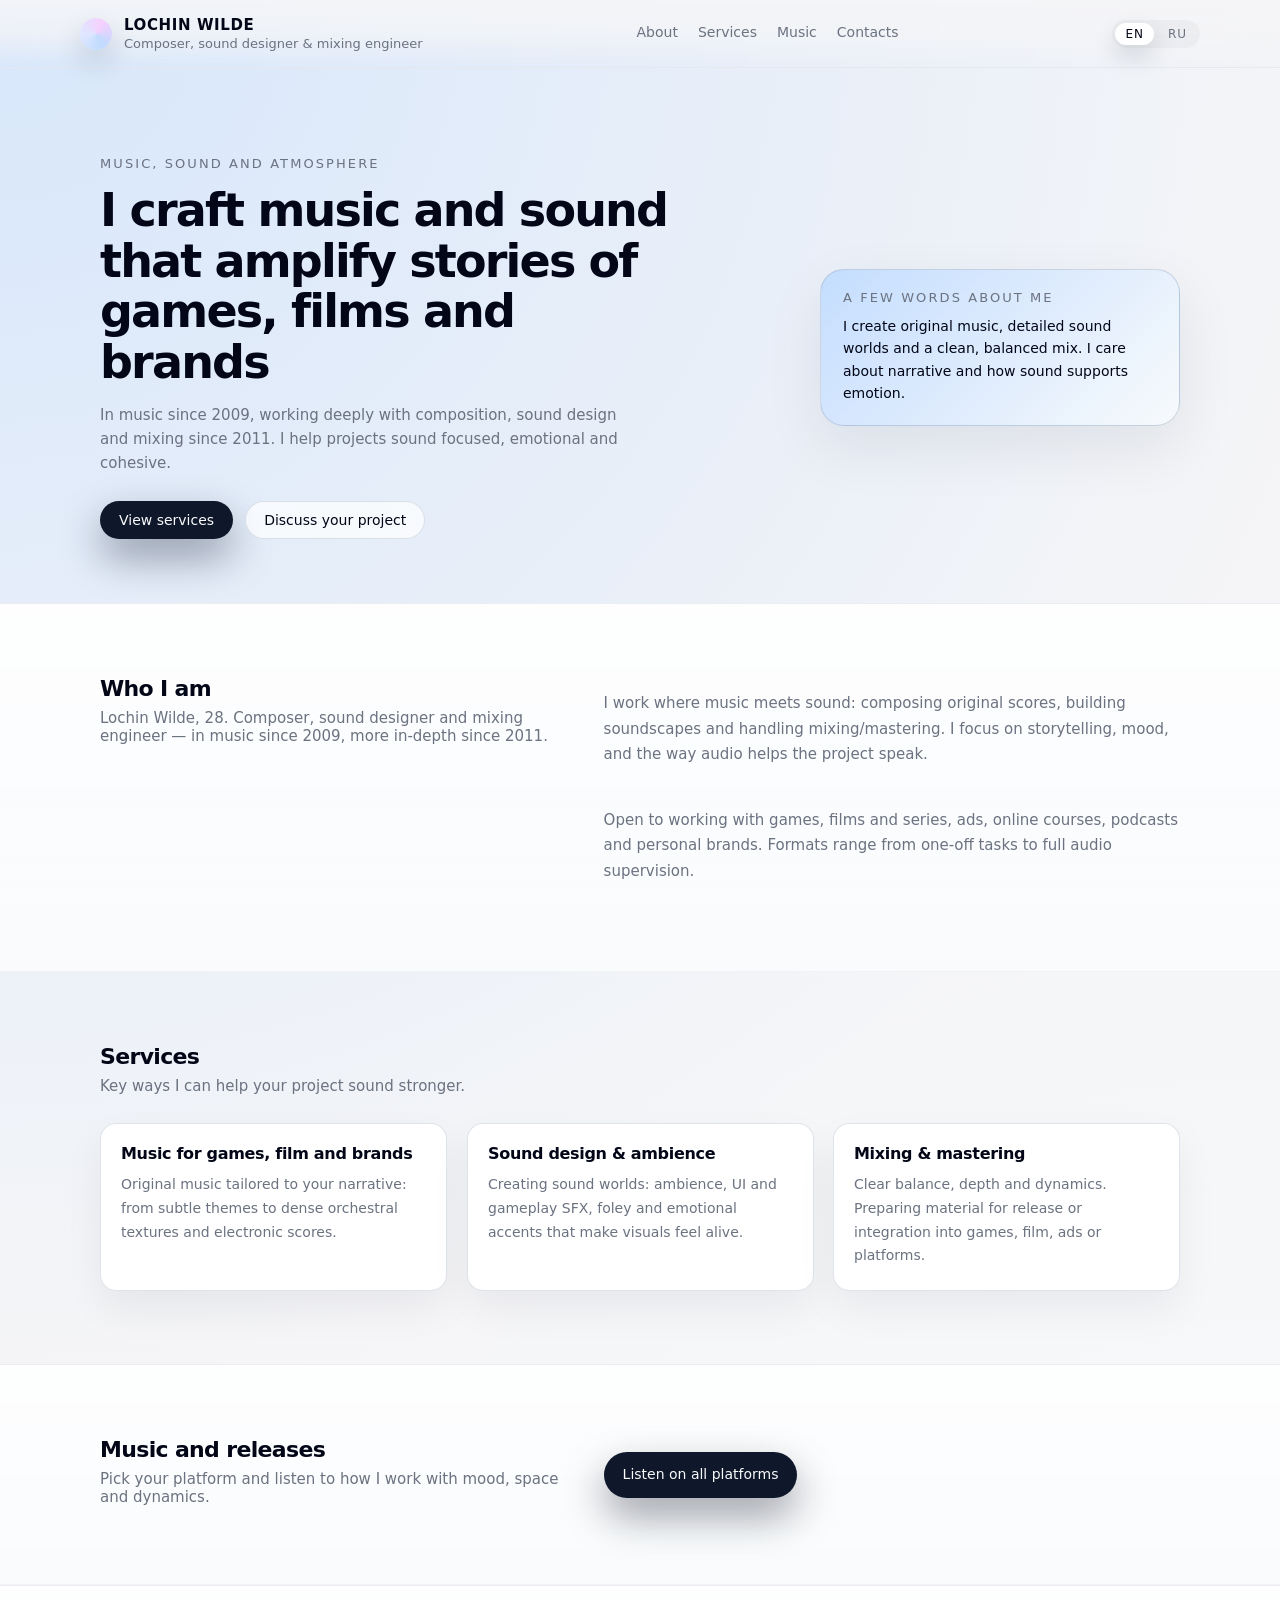
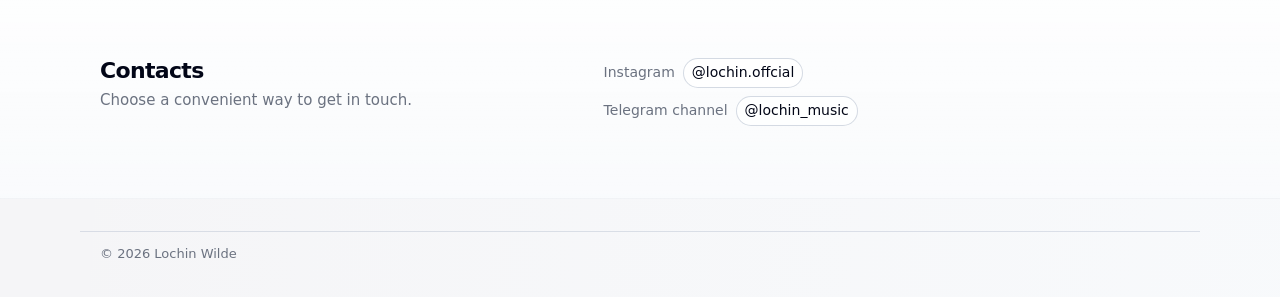
==== index.html @ 8c49b945 "Portfolio: a static site for a composer and sound designer Synchronised the static HTML with the Rus" ====
<!doctype html>
<html lang="ru">
  <head>
    <meta charset="utf-8" />
    <meta name="viewport" content="width=device-width, initial-scale=1" />
    <title>Лочин Уайльд — композитор и саунд‑дизайнер</title>
    <meta
      name="description"
      content="Музыка, саунд‑дизайн и звукорежиссура от Лочина Уайльда: оригинальные саундтреки, звуковые миры и чистый микс для игр, кино и брендов."
    />
    <link rel="stylesheet" href="styles.css" />
  </head>
  <body>
    <header class="site-header">
      <div class="container header-inner">
        <div class="brand">
          <div class="brand-mark"></div>
          <div class="brand-text">
            <span class="brand-name" data-i18n="brandName">Лочин Уайльд</span>
            <span class="brand-role" data-i18n="brandRole">
              Композитор, саунд‑дизайнер и звукорежиссёр
            </span>
          </div>
        </div>
        <nav class="main-nav">
          <a href="#about" data-i18n="navAbout">Обо мне</a>
          <a href="#services" data-i18n="navServices">Услуги</a>
          <a href="#works" data-i18n="navWorks">Музыка</a>
          <a href="#contacts" data-i18n="navContacts">Контакты</a>
        </nav>
        <div class="lang-switch">
          <button class="lang-btn is-active" data-lang="en">EN</button>
          <button class="lang-btn" data-lang="ru">RU</button>
        </div>
      </div>
    </header>

    <main>
      <section class="hero">
        <div class="container hero-inner">
          <div class="hero-text" data-reveal>
            <p class="hero-kicker" data-i18n="heroKicker">
              Музыка, звук и атмосфера
            </p>
            <h1 class="hero-title" data-i18n="heroTitle">
              Создаю музыку и звук, которые усиливают истории игр, фильмов и
              брендов
            </h1>
            <p class="hero-subtitle" data-i18n="heroSubtitle">
              С 2009 года работаю с аудио, с 2011 — углублённо занимаюсь
              композицией, саунд‑дизайном и сведением. Помогаю проектам звучать
              цельно и эмоционально.
            </p>
            <div class="hero-actions">
              <a href="#services" class="btn btn-primary" data-i18n="heroCta">
                Услуги и форматы
              </a>
              <a
                href="#contacts"
                class="btn btn-ghost"
                data-i18n="heroSecondary"
              >
                Обсудить ваш проект
              </a>
            </div>
          </div>
          <div class="hero-panel">
            <div class="hero-card" data-reveal>
              <p class="hero-card-label" data-i18n="heroCardLabel">
                Коротко обо мне
              </p>
              <p class="hero-card-text" data-i18n="heroCardText">
                Я создаю оригинальную музыку, звуковые миры и чистый, аккуратный
                микс. Люблю драматургию звука: от первых набросков до финального
                мастеринга.
              </p>
            </div>
          </div>
        </div>
      </section>

      <section id="about" class="section section-muted">
        <div class="container two-column" data-reveal>
          <div>
            <h2 class="section-title" data-i18n="aboutTitle">Кто я</h2>
            <p class="section-lead" data-i18n="aboutLead">
              Лочин Уайльд, 28 лет. Композитор, саунд‑дизайнер и звукорежиссёр, в
              музыке с 2009 года, профессионально — с 2011.
            </p>
          </div>
          <div class="section-text" data-i18n="aboutBody">
            <p>
              Работаю на стыке музыки и звука: пишу оригинальные саундтреки,
              создаю саунд‑дизайн и занимаюсь сведением/мастерингом. Мне важны
              драматургия, настроение и то, как звук помогает истории
              раскрыться.
            </p>
            <p>
              Открыт к работе с играми, кино и сериалами, рекламой, онлайн‑курсами,
              подкастами и личными брендами. Форматы — от точечных задач до
              полного сопровождения проекта по звуку.
            </p>
          </div>
        </div>
      </section>

      <section id="services" class="section">
        <div class="container">
          <div class="section-header" data-reveal>
            <h2 class="section-title" data-i18n="servicesTitle">Услуги</h2>
            <p class="section-lead" data-i18n="servicesLead">
              Основные направления, в которых я помогаю проектам звучать
              сильнее.
            </p>
          </div>

          <div class="cards-grid">
            <article class="card" data-reveal>
              <h3 class="card-title" data-i18n="service1Title">
                Музыка для игр, фильмов и брендов
              </h3>
              <p class="card-text" data-i18n="service1Text">
                Написание оригинальной музыки под драматургию проекта: от
                минималистичных тем до плотных оркестровых аранжировок и
                электроники.
              </p>
            </article>

            <article class="card" data-reveal>
              <h3 class="card-title" data-i18n="service2Title">
                Саунд‑дизайн и атмосферы
              </h3>
              <p class="card-text" data-i18n="service2Text">
                Создание звуковых миров: окружение, интерфейсы, эффекты, фолею и
                акценты, которые собирают картинку в цельную реальность.
              </p>
            </article>

            <article class="card" data-reveal>
              <h3 class="card-title" data-i18n="service3Title">
                Сведение и мастеринг
              </h3>
              <p class="card-text" data-i18n="service3Text">
                Чистый баланс, глубина и динамика. Подготовка материала к релизу
                или интеграции в игру, фильм, рекламу или платформы.
              </p>
            </article>
          </div>
        </div>
      </section>

      <section id="works" class="section section-muted">
        <div class="container two-column" data-reveal>
          <div>
            <h2 class="section-title" data-i18n="worksTitle">Музыка и релизы</h2>
            <p class="section-lead" data-i18n="worksLead">
              Выберите удобную платформу и послушайте, как я работаю с
              настроением и пространством.
            </p>
          </div>
          <div class="section-text">
            <p>
              <a
                href="https://band.link/Lochin"
                target="_blank"
                rel="noreferrer"
                class="btn btn-primary"
                data-i18n="worksCta"
              >
                Слушать музыку на всех платформах
              </a>
            </p>
          </div>
        </div>
      </section>

      <section id="contacts" class="section section-muted">
        <div class="container two-column" data-reveal>
          <div>
            <h2 class="section-title" data-i18n="contactsTitle">Контакты</h2>
            <p class="section-lead" data-i18n="contactsLead">
              Выберите удобный способ связи, чтобы обсудить задачу.
            </p>
          </div>
          <div class="section-text">
            <ul class="contacts-list">
              <li>
                <span data-i18n="contactsInstagram">Instagram</span>
                <a
                  href="https://www.instagram.com/lochin.offcial?igsh=d3QxcTdudXEycmx3&utm_source=qr"
                  target="_blank"
                  rel="noreferrer"
                >
                  @lochin.offcial
                </a>
              </li>
              <li>
                <span data-i18n="contactsTelegram">Telegram‑канал</span>
                <a href="https://t.me/lochin_music" target="_blank" rel="noreferrer">
                  @lochin_music
                </a>
              </li>
            </ul>
          </div>
        </div>
      </section>
    </main>

    <footer class="site-footer">
      <div class="container footer-inner">
        <span class="footer-copy" data-i18n="footerCopy">
          © <!-- год будет подставлен скриптом --> Лочин Уайльд
        </span>
      </div>
    </footer>

    <script src="main.js"></script>
  </body>
</html>
---- styles.css ----
:root {
  --bg: #f5f5f7;
  --bg-elevated: #ffffff;
  --bg-soft: #f1f5f9;
  --border-subtle: rgba(148, 163, 184, 0.3);
  --border-strong: rgba(15, 23, 42, 0.08);
  --text-main: #020617;
  --text-muted: #6b7280;
  --accent: #2563eb;
  --accent-soft: rgba(37, 99, 235, 0.09);
  --radius-lg: 24px;
  --radius-md: 16px;
  --radius-pill: 999px;
  --shadow-soft: 0 22px 60px rgba(15, 23, 42, 0.08);
}

*,
*::before,
*::after {
  box-sizing: border-box;
}

html,
body {
  margin: 0;
  padding: 0;
}

html {
  scroll-behavior: smooth;
}

body {
  font-family: system-ui, -apple-system, BlinkMacSystemFont, "SF Pro Text",
    sans-serif;
  color: var(--text-main);
  background:
    radial-gradient(circle at top left, rgba(191, 219, 254, 0.55), transparent 60%),
    radial-gradient(circle at bottom right, rgba(248, 250, 252, 0.9), transparent 55%),
    var(--bg);
  -webkit-font-smoothing: antialiased;
}

[data-reveal] {
  opacity: 0;
  transform: translateY(26px) scale(0.98);
  filter: blur(8px);
  transition:
    opacity 0.7s cubic-bezier(0.19, 1, 0.22, 1),
    transform 0.7s cubic-bezier(0.19, 1, 0.22, 1),
    filter 0.7s cubic-bezier(0.19, 1, 0.22, 1);
  will-change: opacity, transform, filter;
}

[data-reveal].is-visible {
  opacity: 1;
  transform: translateY(0) scale(1);
  filter: blur(0);
}

img {
  max-width: 100%;
  height: auto;
  display: block;
}

a {
  color: inherit;
  text-decoration: none;
}

button {
  font: inherit;
}

.container {
  max-width: 1120px;
  margin: 0 auto;
  padding: 0 20px;
}

.site-header {
  position: sticky;
  top: 0;
  z-index: 10;
  backdrop-filter: blur(18px);
  background: linear-gradient(
    to bottom,
    rgba(245, 245, 247, 0.9),
    rgba(245, 245, 247, 0.7),
    transparent
  );
  border-bottom: 1px solid rgba(148, 163, 184, 0.16);
}

.header-inner {
  display: flex;
  align-items: center;
  justify-content: space-between;
  gap: 24px;
  padding: 16px 0;
}

.brand {
  display: flex;
  align-items: center;
  gap: 12px;
}

.brand-mark {
  width: 32px;
  height: 32px;
  border-radius: 999px;
  background: conic-gradient(
    from 150deg,
    #bfdbfe,
    #e0e7ff,
    #f5d0fe,
    #bfdbfe
  );
  box-shadow: 0 12px 28px rgba(15, 23, 42, 0.16);
}

.brand-text {
  display: flex;
  flex-direction: column;
  gap: 2px;
}

.brand-name {
  font-size: 15px;
  font-weight: 600;
  letter-spacing: 0.04em;
  text-transform: uppercase;
}

.brand-role {
  font-size: 13px;
  color: var(--text-muted);
}

.main-nav {
  display: flex;
  align-items: center;
  gap: 20px;
  font-size: 14px;
}

.main-nav a {
  position: relative;
  color: var(--text-muted);
  padding-bottom: 4px;
  transition: color 0.18s ease;
}

.main-nav a::after {
  content: "";
  position: absolute;
  left: 0;
  bottom: 0;
  width: 0;
  height: 1px;
  background: var(--text-main);
  transition: width 0.18s ease;
}

.main-nav a:hover {
  color: var(--text-main);
}

.main-nav a:hover::after {
  width: 100%;
}

.lang-switch {
  display: flex;
  align-items: center;
  gap: 4px;
  padding: 3px;
  border-radius: var(--radius-pill);
  background: rgba(15, 23, 42, 0.03);
}

.lang-btn {
  border: none;
  background: transparent;
  padding: 4px 10px;
  border-radius: var(--radius-pill);
  font-size: 12px;
  letter-spacing: 0.08em;
  text-transform: uppercase;
  color: var(--text-muted);
  cursor: pointer;
  transition: background 0.18s ease, color 0.18s ease;
}

.lang-btn.is-active {
  background: #ffffff;
  color: var(--text-main);
  box-shadow: 0 10px 25px rgba(15, 23, 42, 0.16);
}

.hero {
  padding: 88px 0 64px;
}

.hero-inner {
  display: grid;
  grid-template-columns: minmax(0, 1.3fr) minmax(0, 1fr);
  gap: 40px;
  align-items: center;
}

.hero-kicker {
  font-size: 13px;
  text-transform: uppercase;
  letter-spacing: 0.16em;
  color: var(--text-muted);
  margin: 0 0 14px;
}

.hero-title {
  font-size: clamp(34px, 3.8vw, 46px);
  line-height: 1.1;
  margin: 0 0 16px;
  letter-spacing: -0.04em;
}

.hero-subtitle {
  font-size: 15px;
  line-height: 1.6;
  color: var(--text-muted);
  margin: 0 0 26px;
  max-width: 520px;
}

.hero-actions {
  display: flex;
  flex-wrap: wrap;
  gap: 12px;
}

.btn {
  display: inline-flex;
  align-items: center;
  justify-content: center;
  padding: 10px 18px;
  border-radius: var(--radius-pill);
  font-size: 14px;
  border: 1px solid transparent;
  cursor: pointer;
  transition: transform 0.14s ease, box-shadow 0.14s ease, background 0.14s ease,
    border-color 0.14s ease;
}

.btn-primary {
  background: #0f172a;
  color: #f9fafb;
  box-shadow: 0 18px 40px rgba(15, 23, 42, 0.4);
}

.btn-primary:hover {
  transform: translateY(-1px);
  box-shadow: 0 20px 40px rgba(15, 23, 42, 0.4);
}

.btn-ghost {
  background: rgba(255, 255, 255, 0.7);
  border-color: rgba(148, 163, 184, 0.3);
  color: var(--text-main);
}

.btn-ghost:hover {
  background: #ffffff;
  border-color: rgba(15, 23, 42, 0.2);
}

.hero-panel {
  display: flex;
  justify-content: flex-end;
}

.hero-card {
  padding: 20px 22px;
  border-radius: var(--radius-lg);
  background: linear-gradient(
      135deg,
      rgba(191, 219, 254, 0.9),
      rgba(248, 250, 252, 0.96)
    ),
    #eff6ff;
  border: 1px solid rgba(148, 163, 184, 0.4);
  box-shadow: var(--shadow-soft);
  max-width: 360px;
  transition:
    transform 0.25s cubic-bezier(0.19, 1, 0.22, 1),
    box-shadow 0.25s cubic-bezier(0.19, 1, 0.22, 1),
    border-color 0.25s ease;
}

.hero-card:hover {
  transform: translateY(-4px);
  box-shadow: 0 26px 60px rgba(15, 23, 42, 0.28);
  border-color: rgba(37, 99, 235, 0.4);
}

.hero-card-label {
  font-size: 13px;
  text-transform: uppercase;
  letter-spacing: 0.16em;
  color: var(--text-muted);
  margin: 0 0 10px;
}

.hero-card-text {
  font-size: 14px;
  line-height: 1.6;
  color: var(--text-main);
  margin: 0;
}

.section {
  padding: 72px 0;
}

.section-muted {
  background: linear-gradient(
      to bottom,
      rgba(255, 255, 255, 0.9),
      rgba(255, 255, 255, 0.6)
    ),
    var(--bg-soft);
  border-top: 1px solid rgba(148, 163, 184, 0.14);
  border-bottom: 1px solid rgba(148, 163, 184, 0.12);
}

.section-header {
  margin-bottom: 28px;
}

.section-title {
  font-size: 22px;
  letter-spacing: -0.03em;
  margin: 0 0 8px;
}

.section-lead {
  margin: 0;
  color: var(--text-muted);
  font-size: 15px;
}

.two-column {
  display: grid;
  grid-template-columns: minmax(0, 0.9fr) minmax(0, 1.1fr);
  gap: 32px;
  align-items: flex-start;
}

.section-text {
  font-size: 15px;
  line-height: 1.7;
  color: var(--text-muted);
  display: flex;
  flex-direction: column;
  gap: 10px;
}

.contacts-list {
  list-style: none;
  padding: 0;
  margin: 0;
  display: flex;
  flex-direction: column;
  gap: 8px;
}

.contacts-list li {
  display: flex;
  flex-wrap: wrap;
  gap: 8px;
  align-items: center;
}

.contacts-list span {
  font-size: 14px;
  color: var(--text-muted);
}

.contacts-list a {
  font-size: 14px;
  font-weight: 500;
  color: var(--text-main);
  padding: 2px 8px;
  border-radius: var(--radius-pill);
  background: rgba(255, 255, 255, 0.8);
  border: 1px solid rgba(148, 163, 184, 0.4);
  transition:
    background 0.18s ease,
    transform 0.18s ease,
    box-shadow 0.18s ease,
    border-color 0.18s ease;
}

.contacts-list a:hover {
  background: #ffffff;
  border-color: rgba(15, 23, 42, 0.3);
  transform: translateY(-1px);
  box-shadow: 0 10px 25px rgba(15, 23, 42, 0.16);
}

button:focus-visible,
a:focus-visible {
  outline: 2px solid var(--accent);
  outline-offset: 2px;
}

.cards-grid {
  display: grid;
  grid-template-columns: repeat(3, minmax(0, 1fr));
  gap: 20px;
}

.card {
  padding: 20px 20px 22px;
  border-radius: var(--radius-md);
  background: rgba(255, 255, 255, 0.98);
  border: 1px solid var(--border-subtle);
  box-shadow: 0 18px 40px rgba(15, 23, 42, 0.06);
  transition:
    transform 0.23s cubic-bezier(0.19, 1, 0.22, 1),
    box-shadow 0.23s cubic-bezier(0.19, 1, 0.22, 1),
    border-color 0.23s ease;
}

.card:hover {
  transform: translateY(-4px);
  box-shadow: 0 26px 60px rgba(15, 23, 42, 0.2);
  border-color: rgba(148, 163, 184, 0.5);
}

.card-title {
  margin: 0 0 10px;
  font-size: 16px;
  letter-spacing: -0.02em;
}

.card-text {
  margin: 0;
  font-size: 14px;
  line-height: 1.7;
  color: var(--text-muted);
}

.site-footer {
  padding: 32px 0 36px;
}

.footer-inner {
  display: flex;
  align-items: center;
  justify-content: space-between;
  gap: 16px;
  border-top: 1px solid rgba(148, 163, 184, 0.3);
  padding-top: 14px;
}

.footer-copy {
  font-size: 13px;
  color: var(--text-muted);
}

@media (prefers-reduced-motion: reduce) {
  html {
    scroll-behavior: auto;
  }

  *,
  *::before,
  *::after {
    animation-duration: 0.01ms !important;
    animation-iteration-count: 1 !important;
    transition-duration: 0.01ms !important;
  }

  [data-reveal] {
    opacity: 1 !important;
    transform: none !important;
    filter: none !important;
  }
}

@media (max-width: 880px) {
  .header-inner {
    gap: 16px;
  }

  .main-nav {
    display: none;
  }

  .hero-inner {
    grid-template-columns: minmax(0, 1fr);
  }

  .hero-panel {
    justify-content: flex-start;
  }

  .two-column {
    grid-template-columns: minmax(0, 1fr);
  }

  .cards-grid {
    grid-template-columns: minmax(0, 1fr);
  }
}

@media (max-width: 520px) {
  .header-inner {
    padding: 12px 0;
  }

  .hero {
    padding-top: 40px;
  }

  .hero-actions {
    flex-direction: column;
    align-items: stretch;
  }

  .btn {
    width: 100%;
  }
}
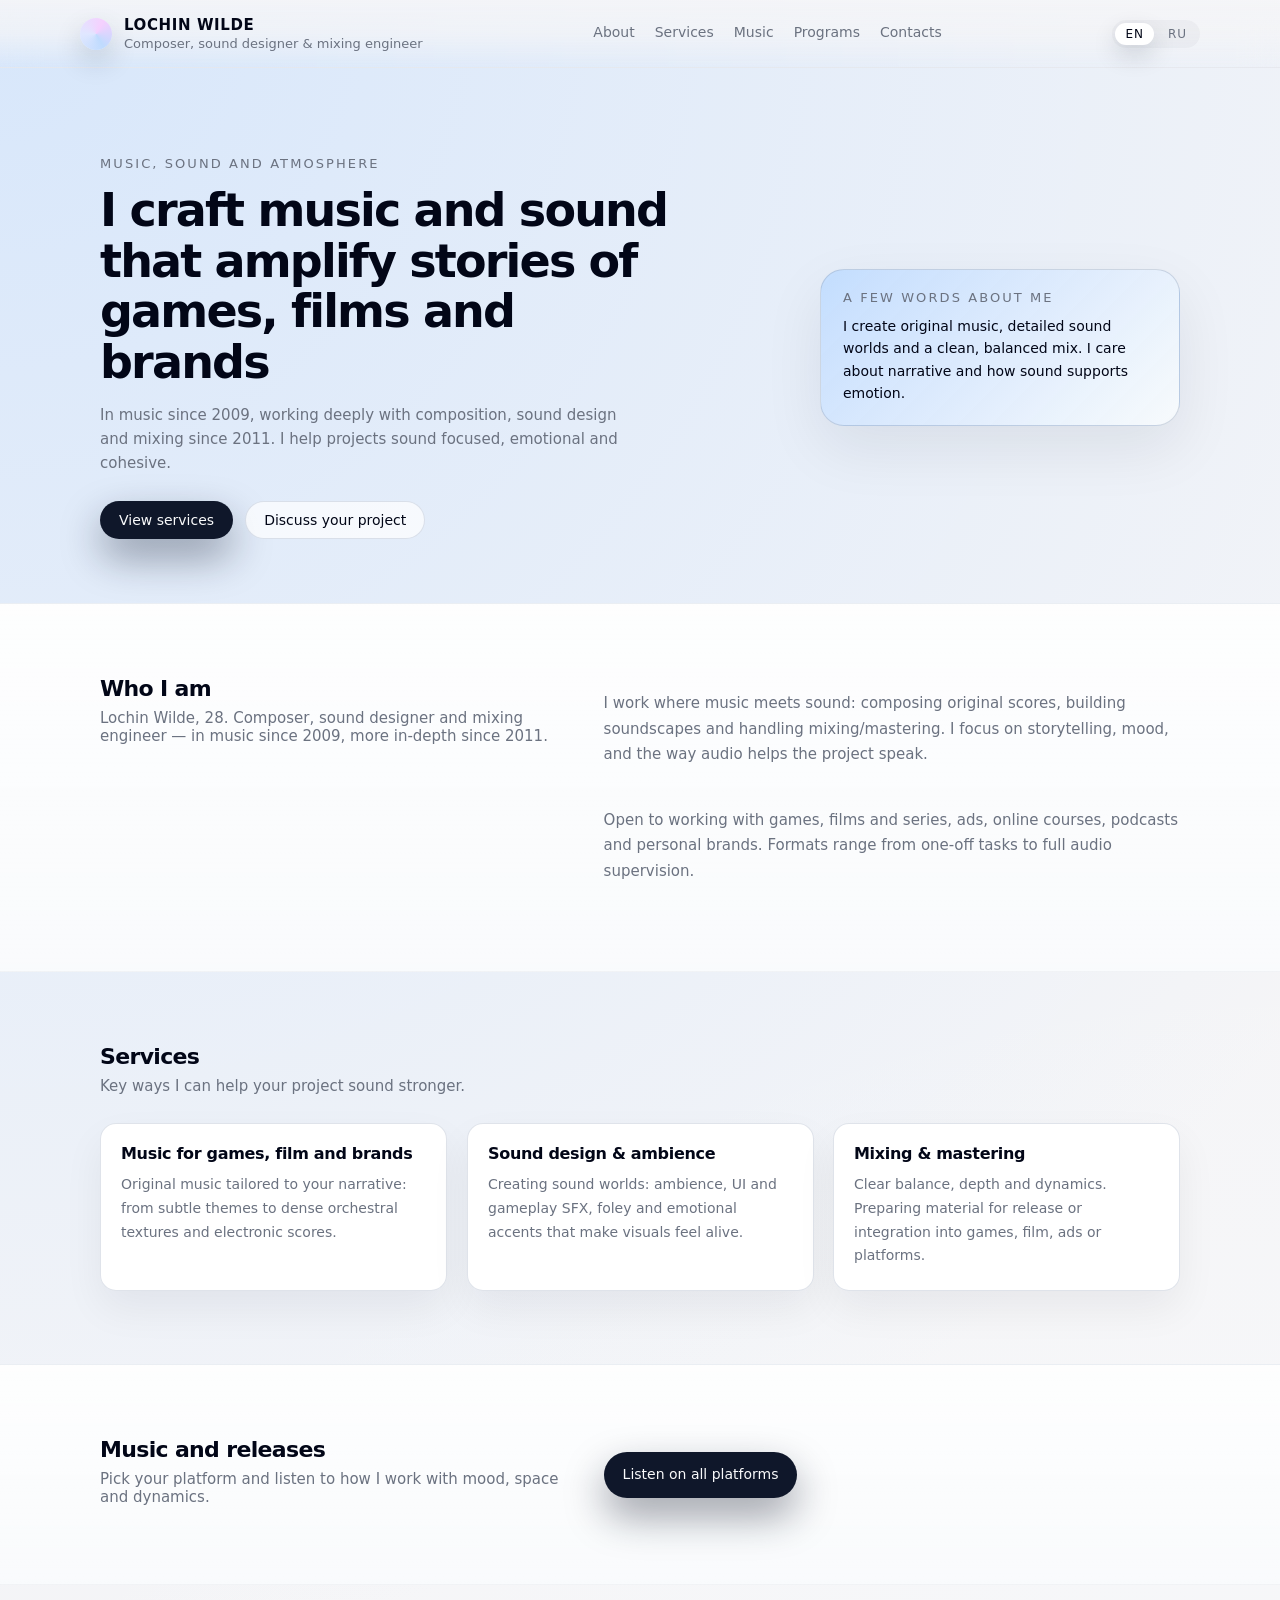
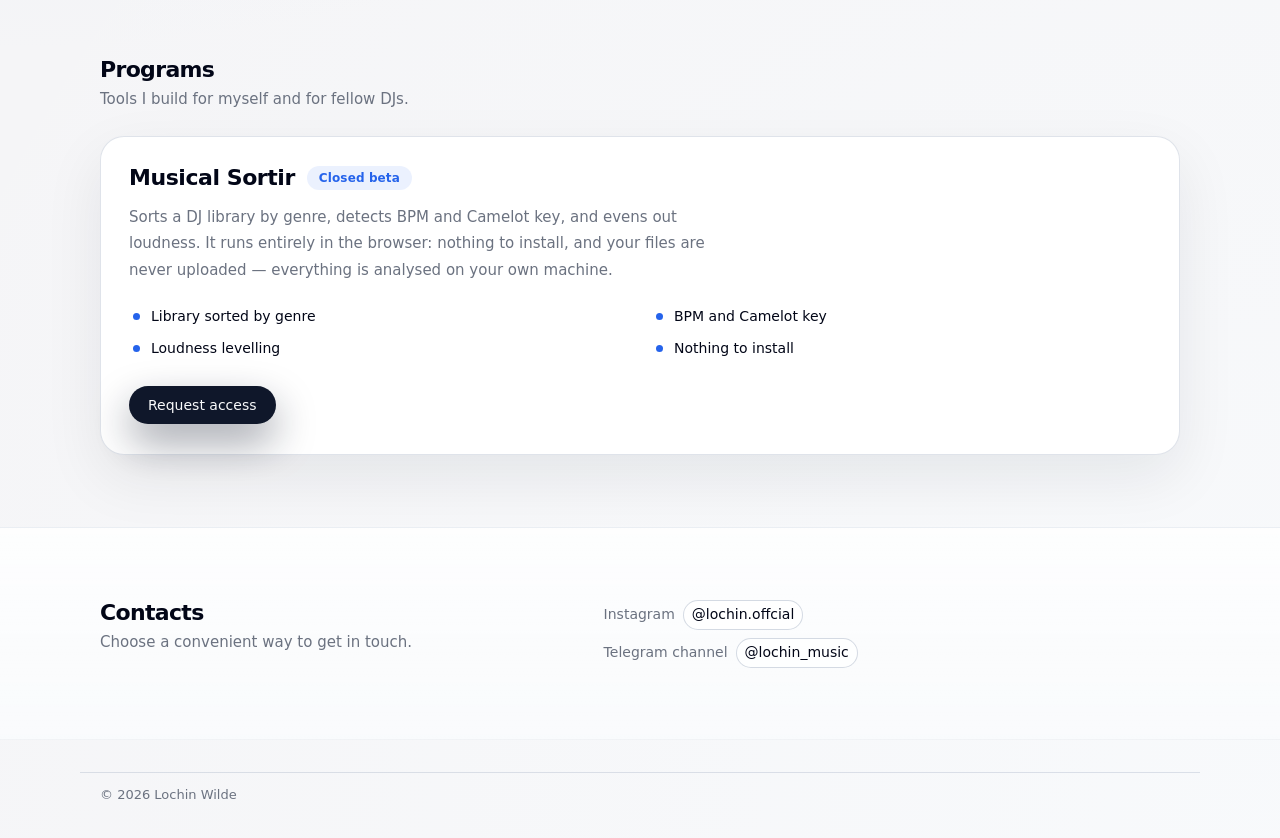
==== commit 0f2fc5eb: "Add a Programs section for «Музыкальный сортир» A section of its own before the contacts: descriptio" ====
--- a/index.html
+++ b/index.html
@@ -26,6 +26,7 @@
           <a href="#about" data-i18n="navAbout">Обо мне</a>
           <a href="#services" data-i18n="navServices">Услуги</a>
           <a href="#works" data-i18n="navWorks">Музыка</a>
+          <a href="#programs" data-i18n="navPrograms">Программы</a>
           <a href="#contacts" data-i18n="navContacts">Контакты</a>
         </nav>
         <div class="lang-switch">
@@ -171,6 +172,51 @@
               </a>
             </p>
           </div>
+        </div>
+      </section>
+
+      <section id="programs" class="section">
+        <div class="container">
+          <div class="section-header" data-reveal>
+            <h2 class="section-title" data-i18n="programsTitle">Программы</h2>
+            <p class="section-lead" data-i18n="programsLead">
+              Инструменты, которые я делаю для себя и для коллег по цеху.
+            </p>
+          </div>
+
+          <article class="project-card" data-reveal>
+            <div class="project-head">
+              <h3 class="project-title" data-i18n="sortirTitle">
+                Музыкальный сортир
+              </h3>
+              <span class="badge" data-i18n="sortirBadge">
+                Закрытое тестирование
+              </span>
+            </div>
+            <p class="project-text" data-i18n="sortirText">
+              Раскладывает диджейскую фонотеку по жанрам, определяет BPM и
+              тональность в системе Camelot, выравнивает громкость. Работает
+              целиком в браузере: ничего не нужно устанавливать, а файлы никуда
+              не загружаются — весь разбор идёт на вашем компьютере.
+            </p>
+            <ul class="feature-list">
+              <li data-i18n="sortirFeature1">Разбор фонотеки по жанрам</li>
+              <li data-i18n="sortirFeature2">BPM и тональность в Camelot</li>
+              <li data-i18n="sortirFeature3">Выравнивание громкости</li>
+              <li data-i18n="sortirFeature4">Ничего не нужно устанавливать</li>
+            </ul>
+            <div class="project-actions">
+              <a
+                href="https://t.me/lochin_music"
+                target="_blank"
+                rel="noreferrer"
+                class="btn btn-primary"
+                data-i18n="sortirCta"
+              >
+                Запросить доступ
+              </a>
+            </div>
+          </article>
         </div>
       </section>
 
--- a/styles.css
+++ b/styles.css
@@ -452,6 +452,80 @@
   color: var(--text-muted);
 }
 
+.project-card {
+  padding: 28px 28px 30px;
+  border-radius: var(--radius-lg);
+  background: var(--bg-elevated);
+  border: 1px solid var(--border-subtle);
+  box-shadow: var(--shadow-soft);
+}
+
+.project-head {
+  display: flex;
+  align-items: center;
+  flex-wrap: wrap;
+  gap: 12px;
+  margin-bottom: 14px;
+}
+
+.project-title {
+  margin: 0;
+  font-size: 22px;
+  letter-spacing: -0.02em;
+}
+
+.badge {
+  padding: 5px 12px;
+  border-radius: var(--radius-pill);
+  background: var(--accent-soft);
+  color: var(--accent);
+  font-size: 12px;
+  font-weight: 600;
+  letter-spacing: 0.01em;
+  white-space: nowrap;
+}
+
+.project-text {
+  margin: 0;
+  max-width: 62ch;
+  font-size: 15px;
+  line-height: 1.75;
+  color: var(--text-muted);
+}
+
+.feature-list {
+  display: grid;
+  grid-template-columns: repeat(2, minmax(0, 1fr));
+  gap: 10px 24px;
+  margin: 22px 0 26px;
+  padding: 0;
+  list-style: none;
+}
+
+.feature-list li {
+  position: relative;
+  padding-left: 22px;
+  font-size: 14px;
+  line-height: 1.6;
+}
+
+.feature-list li::before {
+  content: "";
+  position: absolute;
+  left: 4px;
+  top: 8px;
+  width: 7px;
+  height: 7px;
+  border-radius: 50%;
+  background: var(--accent);
+}
+
+.project-actions {
+  display: flex;
+  flex-wrap: wrap;
+  gap: 12px;
+}
+
 .site-footer {
   padding: 32px 0 36px;
 }
@@ -514,6 +588,10 @@
   .cards-grid {
     grid-template-columns: minmax(0, 1fr);
   }
+
+  .feature-list {
+    grid-template-columns: minmax(0, 1fr);
+  }
 }
 
 @media (max-width: 520px) {
@@ -533,4 +611,8 @@
   .btn {
     width: 100%;
   }
-}
+
+  .project-card {
+    padding: 22px 20px 24px;
+  }
+}
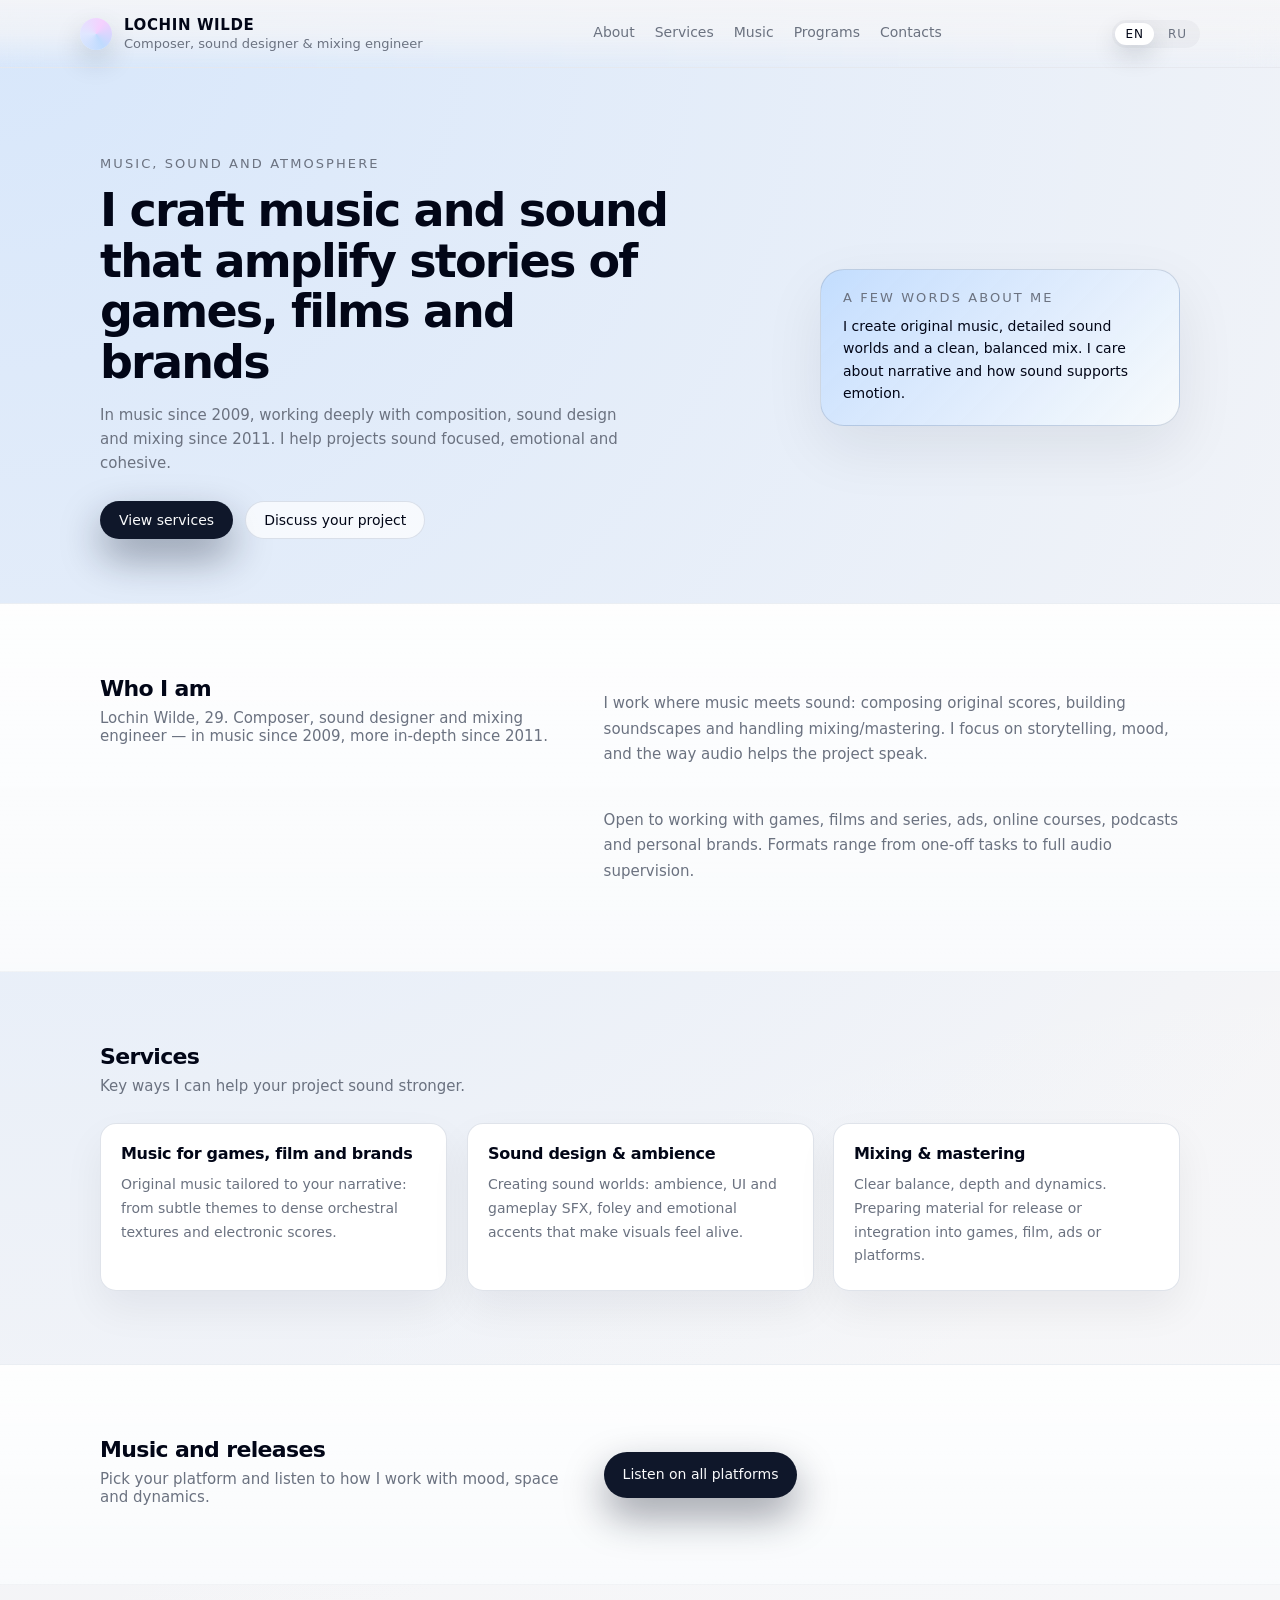
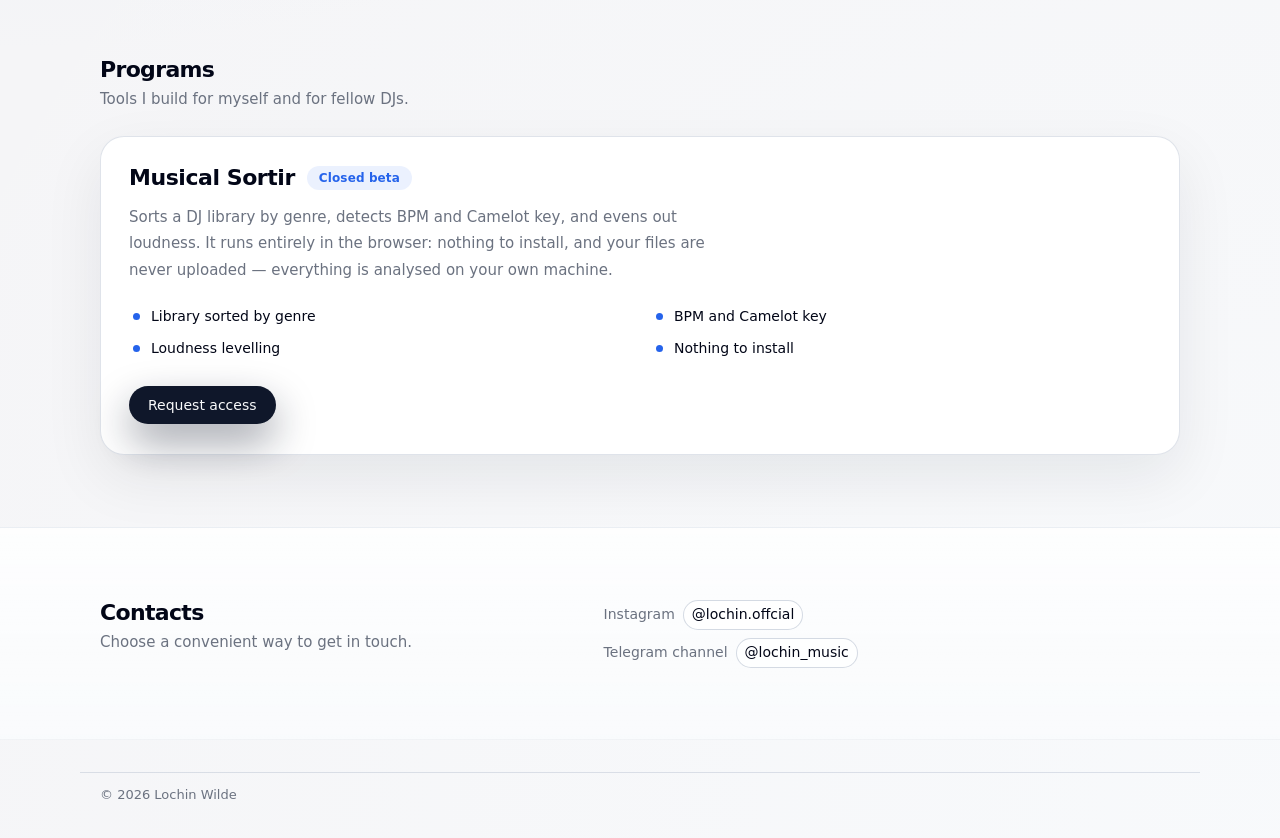
==== commit cc336734: "Age: 29 Three places, not one: the Russian and English dictionaries in main.js, and the static marku" ====
--- a/index.html
+++ b/index.html
@@ -85,7 +85,7 @@
           <div>
             <h2 class="section-title" data-i18n="aboutTitle">Кто я</h2>
             <p class="section-lead" data-i18n="aboutLead">
-              Лочин Уайльд, 28 лет. Композитор, саунд‑дизайнер и звукорежиссёр, в
+              Лочин Уайльд, 29 лет. Композитор, саунд‑дизайнер и звукорежиссёр, в
               музыке с 2009 года, профессионально — с 2011.
             </p>
           </div>
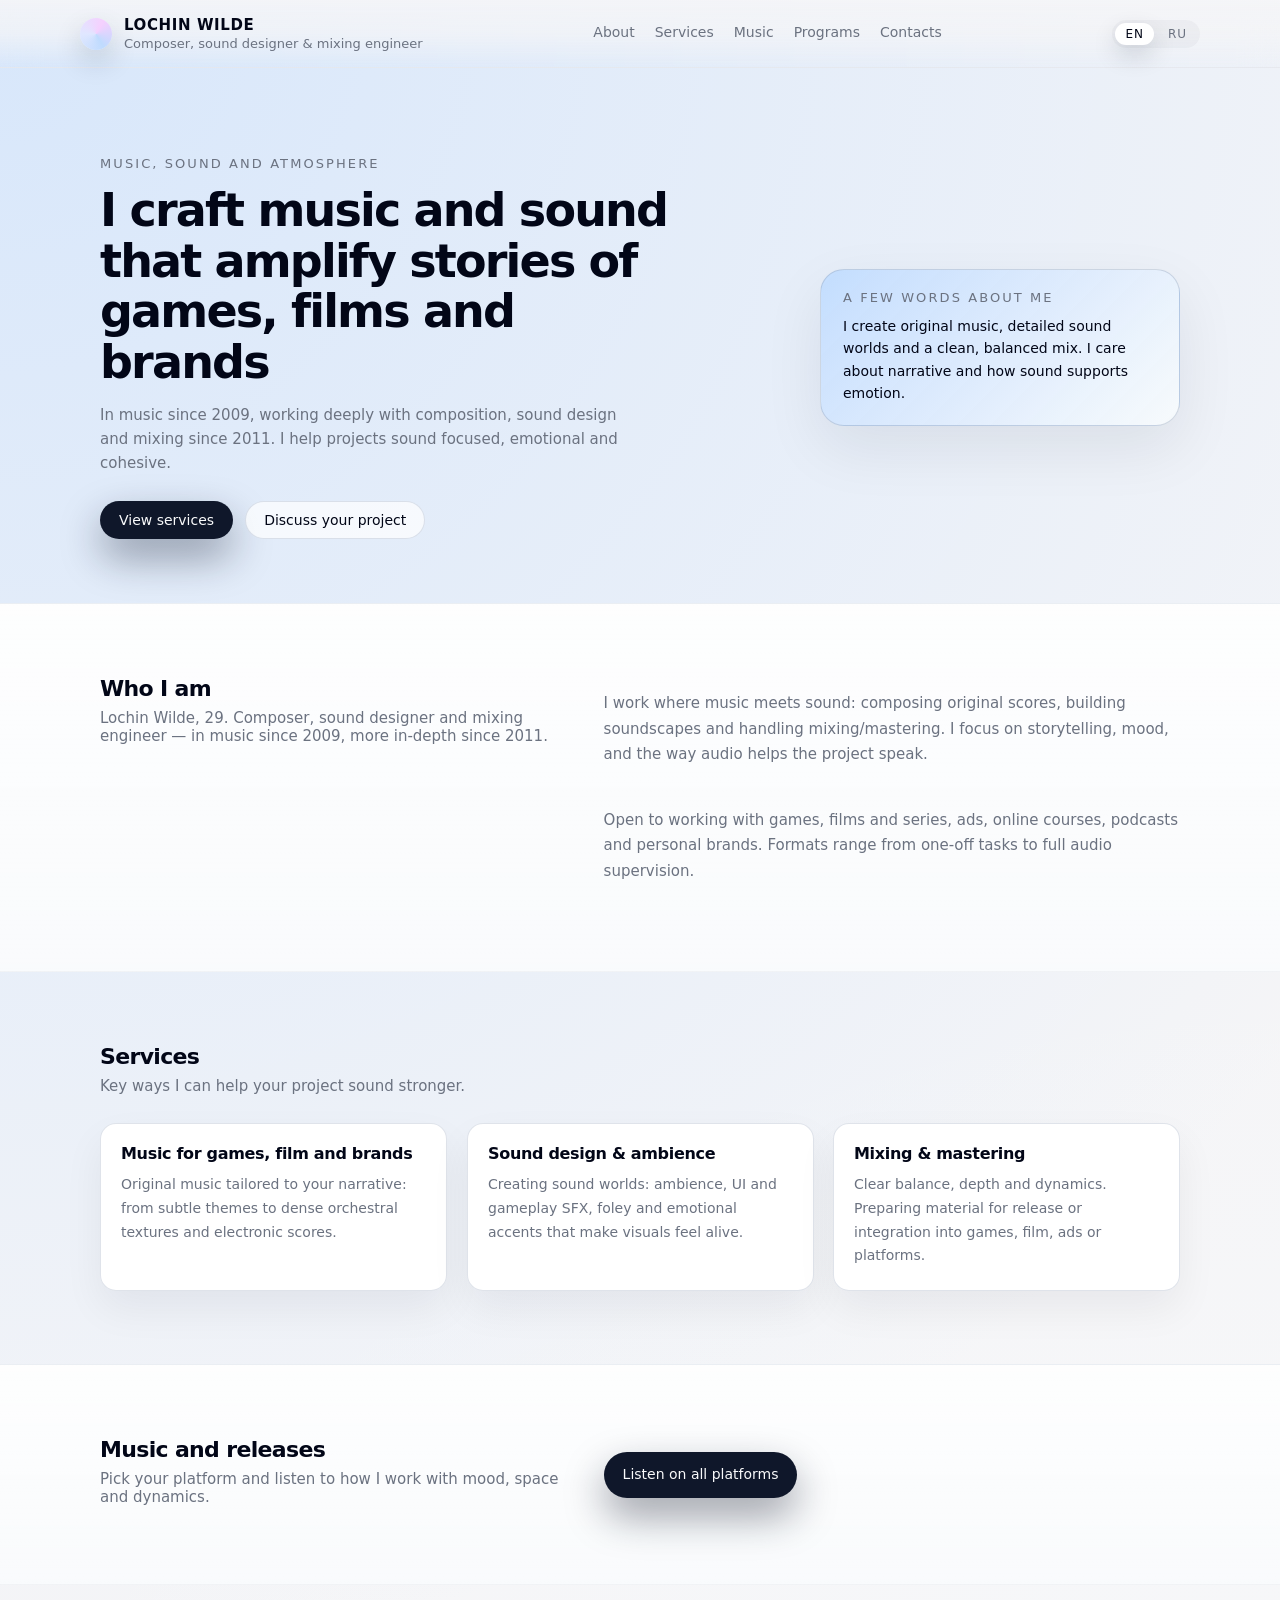
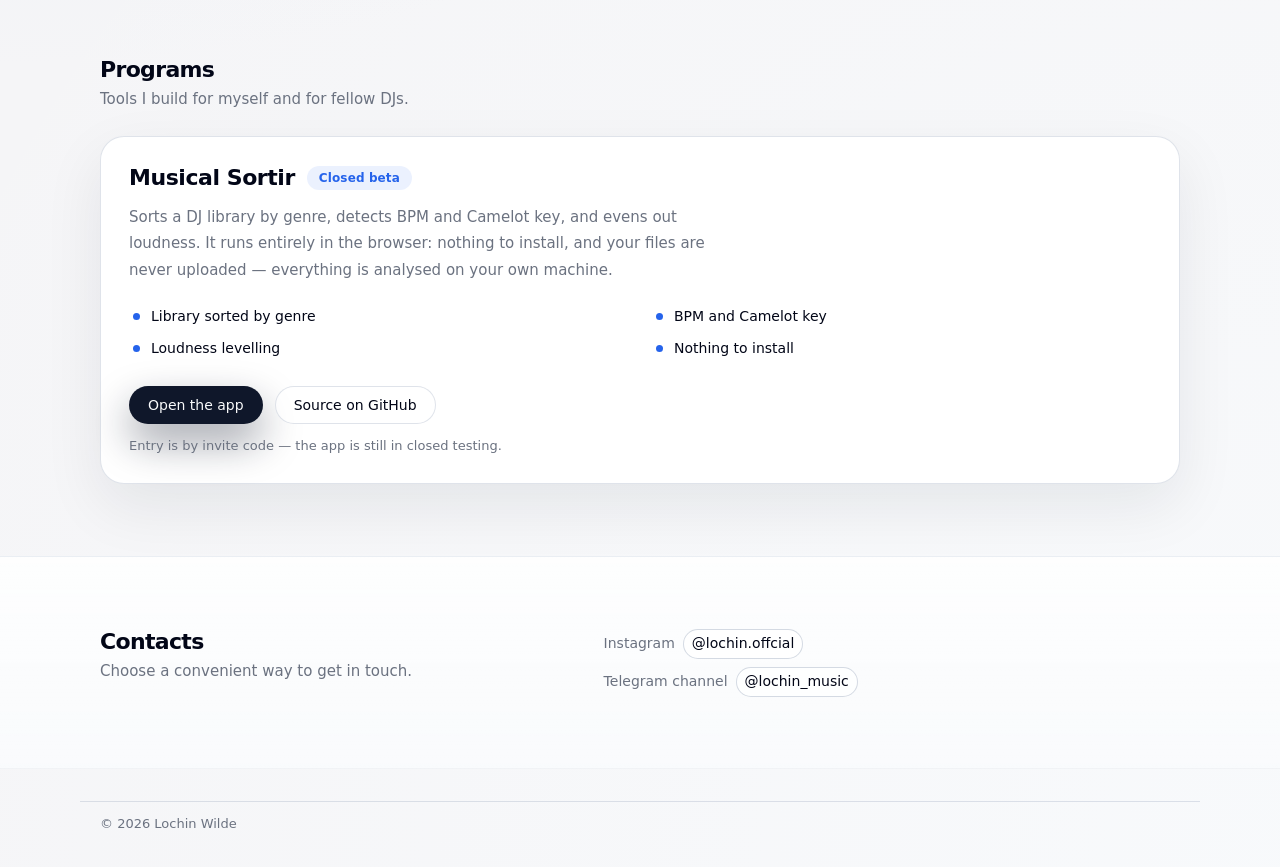
==== commit 3097f101: "The app is deployed: the button opens it rather than Telegram The Telegram link was a placeholder fo" ====
--- a/index.html
+++ b/index.html
@@ -207,15 +207,27 @@
             </ul>
             <div class="project-actions">
               <a
-                href="https://t.me/lochin_music"
+                href="https://sortirovator.pages.dev"
                 target="_blank"
                 rel="noreferrer"
                 class="btn btn-primary"
                 data-i18n="sortirCta"
               >
-                Запросить доступ
-              </a>
-            </div>
+                Открыть программу
+              </a>
+              <a
+                href="https://github.com/lochin-wilde/sortirovator"
+                target="_blank"
+                rel="noreferrer"
+                class="btn btn-ghost"
+                data-i18n="sortirSource"
+              >
+                Исходный код на GitHub
+              </a>
+            </div>
+            <p class="project-note" data-i18n="sortirNote">
+              Вход по коду приглашения: программа пока в закрытом тестировании.
+            </p>
           </article>
         </div>
       </section>
--- a/styles.css
+++ b/styles.css
@@ -526,6 +526,12 @@
   gap: 12px;
 }
 
+.project-note {
+  margin: 14px 0 0;
+  font-size: 13px;
+  color: var(--text-muted);
+}
+
 .site-footer {
   padding: 32px 0 36px;
 }
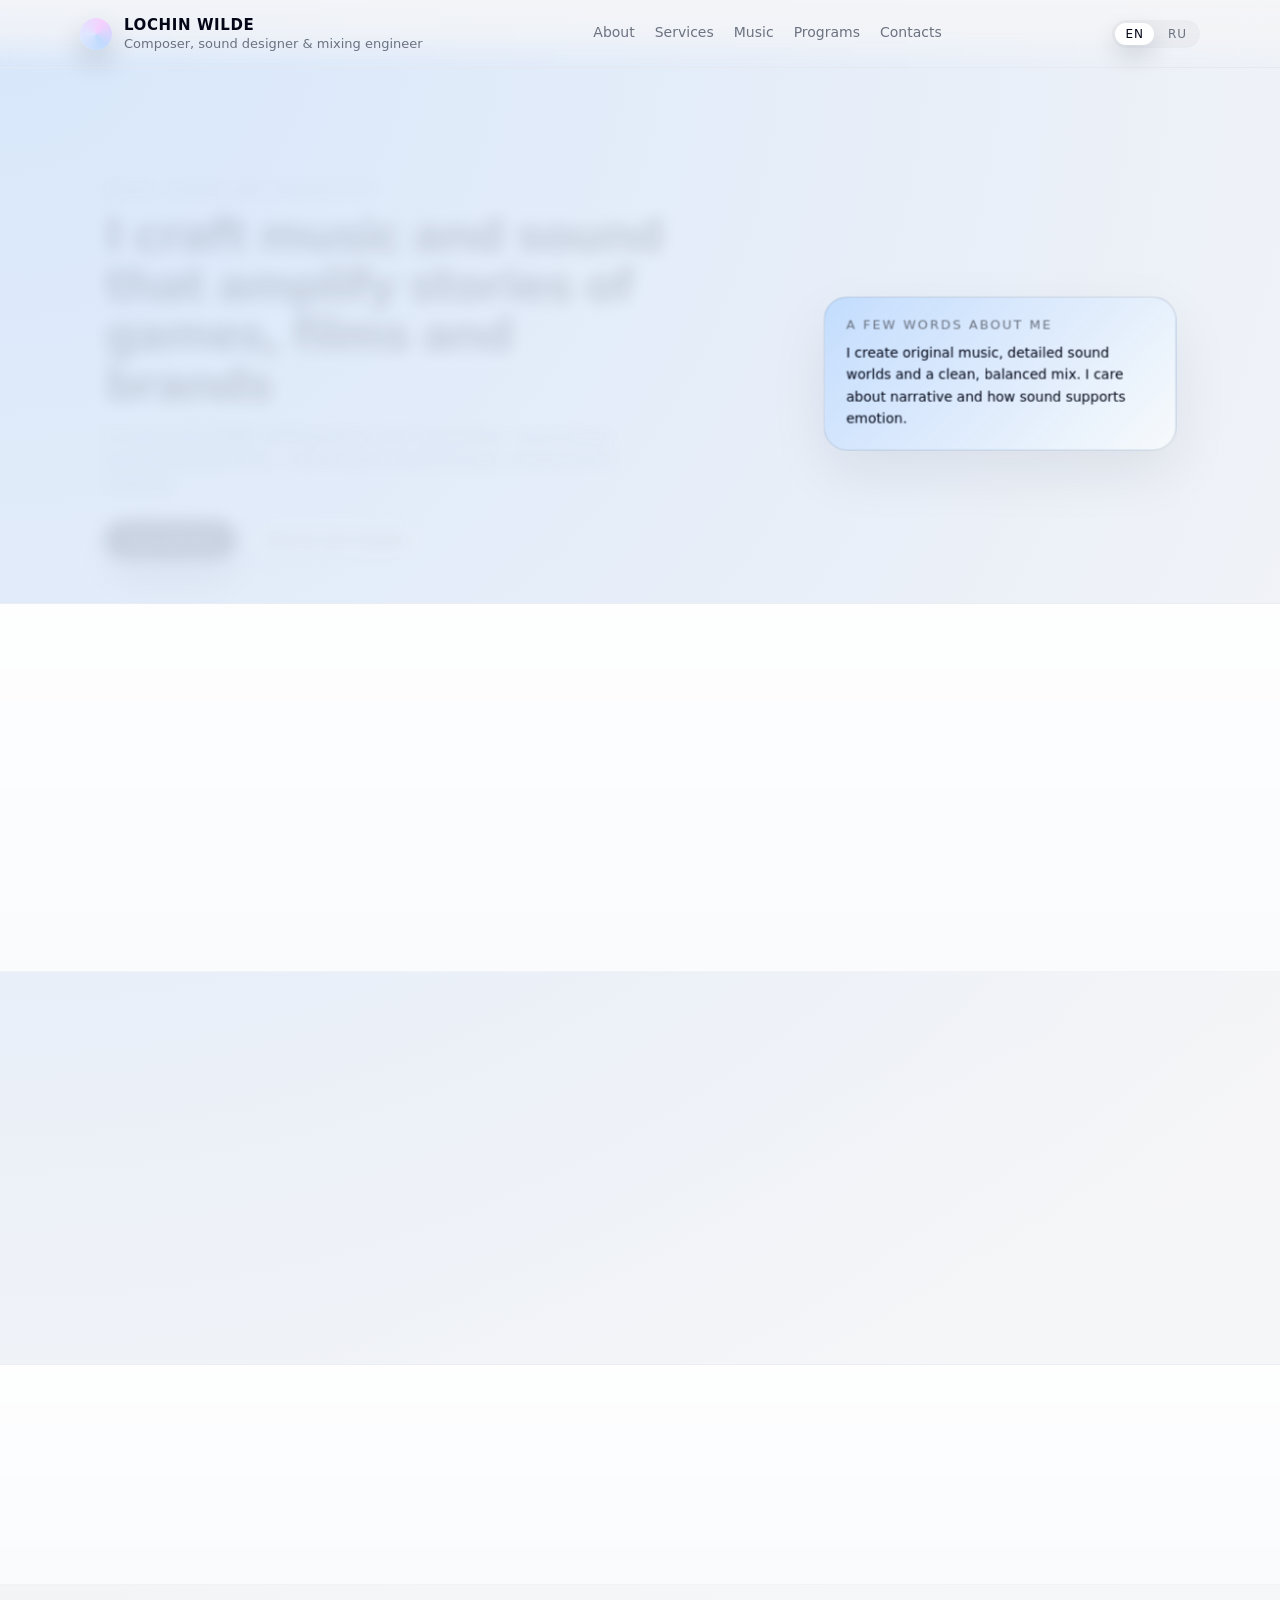
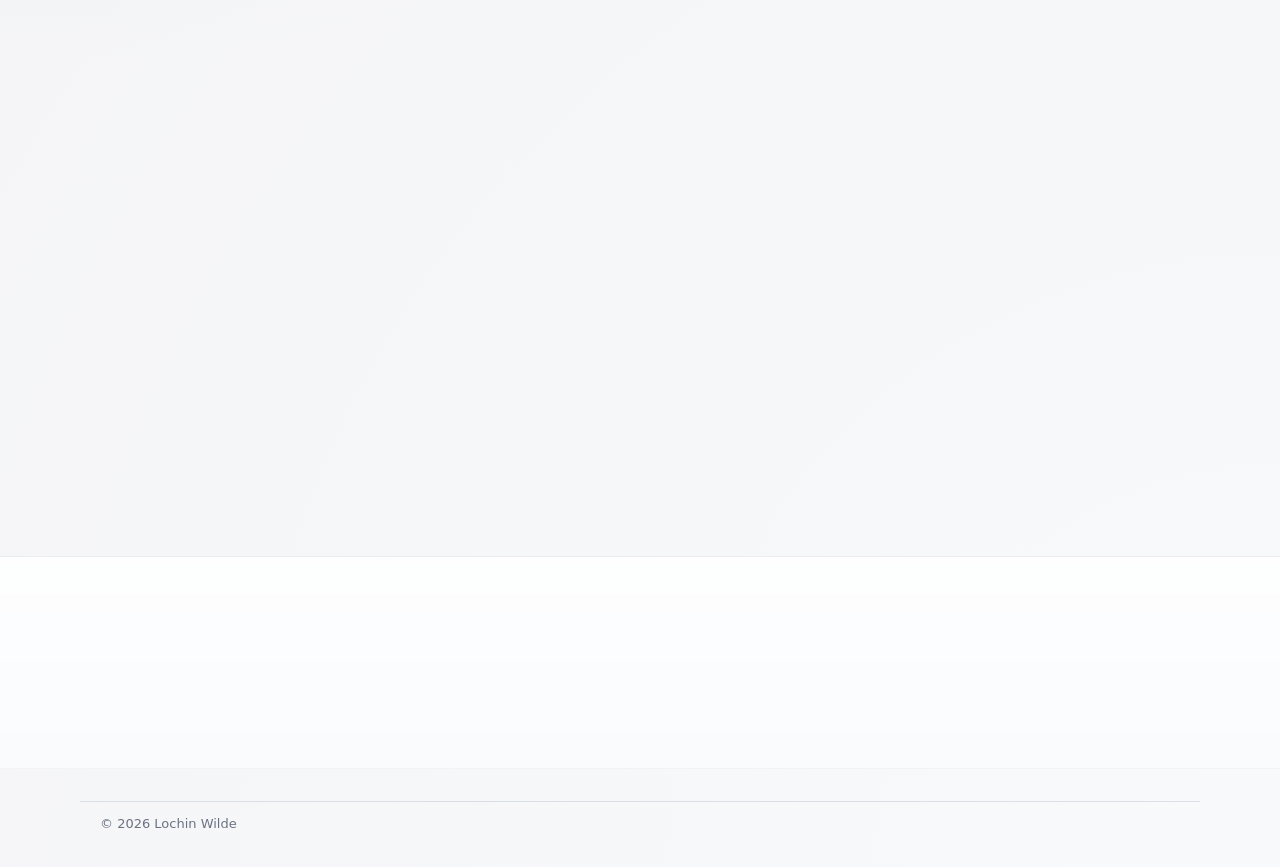
==== commit 53d0a4a9: "Give the site a menu on phones, a policy, and a README There was no navigation at all below 880px: t" ====
--- a/index.html
+++ b/index.html
@@ -8,6 +8,50 @@
       name="description"
       content="Музыка, саунд‑дизайн и звукорежиссура от Лочина Уайльда: оригинальные саундтреки, звуковые миры и чистый микс для игр, кино и брендов."
     />
+
+    <!--
+      GitHub Pages serves static files and cannot set response headers, so the
+      policy has to travel in the document itself. Everything here is
+      first-party — no CDN, no analytics, no embeds — so it needs no exceptions.
+
+      Two directives that only work as a real header are deliberately absent:
+      frame-ancestors and X-Frame-Options are ignored in a meta tag. Clickjacking
+      is therefore not blocked; on a page with no forms and no logged-in state
+      there is nothing to steal by framing it. Moving to a host that can set
+      headers would be the way to close that.
+    -->
+    <meta
+      http-equiv="Content-Security-Policy"
+      content="default-src 'none'; style-src 'self'; script-src 'self'; img-src 'self' data:; font-src 'self'; connect-src 'none'; form-action 'none'; base-uri 'none'"
+    />
+    <meta name="referrer" content="no-referrer" />
+
+    <link rel="canonical" href="https://lochin-wilde.github.io/" />
+    <meta name="theme-color" content="#f5f5f7" />
+
+    <!-- Link previews in Telegram, Instagram DMs and messengers, which is how
+         this address will actually be passed around. -->
+    <meta property="og:type" content="website" />
+    <meta property="og:url" content="https://lochin-wilde.github.io/" />
+    <meta
+      property="og:title"
+      content="Лочин Уайльд — композитор и саунд‑дизайнер"
+    />
+    <meta
+      property="og:description"
+      content="Оригинальная музыка, саунд‑дизайн и сведение для игр, кино и брендов."
+    />
+    <meta property="og:locale" content="ru_RU" />
+    <meta property="og:locale:alternate" content="en_US" />
+    <meta name="twitter:card" content="summary" />
+
+    <!-- Inline so it costs no request, and so the tab never shows the broken
+         default while a separate file 404s. -->
+    <link
+      rel="icon"
+      href="data:image/svg+xml,%3Csvg xmlns='http://www.w3.org/2000/svg' viewBox='0 0 32 32'%3E%3Ccircle cx='16' cy='16' r='15' fill='%232563eb'/%3E%3Cpath d='M12 21V11l9-2v10' stroke='white' stroke-width='2' fill='none' stroke-linecap='round'/%3E%3Ccircle cx='10' cy='21' r='2.6' fill='white'/%3E%3Ccircle cx='19' cy='19' r='2.6' fill='white'/%3E%3C/svg%3E"
+    />
+
     <link rel="stylesheet" href="styles.css" />
   </head>
   <body>
@@ -22,16 +66,33 @@
             </span>
           </div>
         </div>
-        <nav class="main-nav">
+        <nav class="main-nav" id="main-nav">
           <a href="#about" data-i18n="navAbout">Обо мне</a>
           <a href="#services" data-i18n="navServices">Услуги</a>
           <a href="#works" data-i18n="navWorks">Музыка</a>
           <a href="#programs" data-i18n="navPrograms">Программы</a>
           <a href="#contacts" data-i18n="navContacts">Контакты</a>
         </nav>
-        <div class="lang-switch">
-          <button class="lang-btn is-active" data-lang="en">EN</button>
-          <button class="lang-btn" data-lang="ru">RU</button>
+        <div class="header-controls">
+          <div class="lang-switch">
+            <button class="lang-btn is-active" data-lang="en">EN</button>
+            <button class="lang-btn" data-lang="ru">RU</button>
+          </div>
+          <!-- Shown only on narrow screens, where the nav above collapses.
+               Marked up as a real button with aria-expanded so it announces its
+               state; the label is set from the dictionary because the button
+               itself is three lines and has no text to translate. -->
+          <button
+            type="button"
+            class="nav-toggle"
+            id="nav-toggle"
+            aria-expanded="false"
+            aria-controls="main-nav"
+            aria-label="Меню"
+            data-i18n-aria="navToggleLabel"
+          >
+            <span class="nav-toggle-bars" aria-hidden="true"></span>
+          </button>
         </div>
       </div>
     </header>
--- a/styles.css
+++ b/styles.css
@@ -170,6 +170,79 @@
 
 .main-nav a:hover::after {
   width: 100%;
+}
+
+.header-controls {
+  display: flex;
+  align-items: center;
+  gap: 10px;
+  flex: 0 0 auto;
+}
+
+/*
+ * The menu button exists only below 880px, where .main-nav collapses. Hidden
+ * with `display: none` rather than visibility, so it is out of the tab order on
+ * wide screens instead of being a focusable control nobody can see.
+ */
+.nav-toggle {
+  display: none;
+  width: 38px;
+  height: 34px;
+  padding: 0;
+  border: 1px solid var(--border-subtle);
+  border-radius: 10px;
+  background: var(--bg-elevated);
+  cursor: pointer;
+  align-items: center;
+  justify-content: center;
+  transition: border-color 0.2s ease;
+}
+
+.nav-toggle:hover {
+  border-color: var(--accent);
+}
+
+.nav-toggle-bars,
+.nav-toggle-bars::before,
+.nav-toggle-bars::after {
+  display: block;
+  width: 16px;
+  height: 2px;
+  border-radius: 2px;
+  background: var(--text-main);
+  transition: transform 0.2s ease, opacity 0.2s ease;
+}
+
+.nav-toggle-bars {
+  position: relative;
+}
+
+.nav-toggle-bars::before,
+.nav-toggle-bars::after {
+  content: "";
+  position: absolute;
+  left: 0;
+}
+
+.nav-toggle-bars::before {
+  top: -5px;
+}
+
+.nav-toggle-bars::after {
+  top: 5px;
+}
+
+/* Three lines fold into a cross, so the button says what it will do next. */
+.nav-toggle[aria-expanded="true"] .nav-toggle-bars {
+  background: transparent;
+}
+
+.nav-toggle[aria-expanded="true"] .nav-toggle-bars::before {
+  transform: translateY(5px) rotate(45deg);
+}
+
+.nav-toggle[aria-expanded="true"] .nav-toggle-bars::after {
+  transform: translateY(-5px) rotate(-45deg);
 }
 
 .lang-switch {
@@ -575,8 +648,47 @@
     gap: 16px;
   }
 
+  .nav-toggle {
+    display: inline-flex;
+  }
+
+  /*
+   * Below this width the nav becomes a panel under the header. It used to be
+   * `display: none` with nothing in its place, which left the site with no
+   * navigation at all on a phone -- five sections reachable only by scrolling.
+   */
   .main-nav {
+    position: absolute;
+    top: 100%;
+    right: 0;
+    left: 0;
     display: none;
+    flex-direction: column;
+    gap: 4px;
+    margin: 0 16px;
+    padding: 10px 14px 14px;
+    border: 1px solid var(--border-subtle);
+    border-radius: var(--radius-md);
+    background: var(--bg-elevated);
+    box-shadow: var(--shadow-soft);
+  }
+
+  .main-nav.is-open {
+    display: flex;
+  }
+
+  .main-nav a {
+    padding: 9px 2px;
+    font-size: 15px;
+  }
+
+  /* The underline animation belongs to a horizontal bar, not a stacked list. */
+  .main-nav a::after {
+    display: none;
+  }
+
+  .header-inner {
+    position: relative;
   }
 
   .hero-inner {
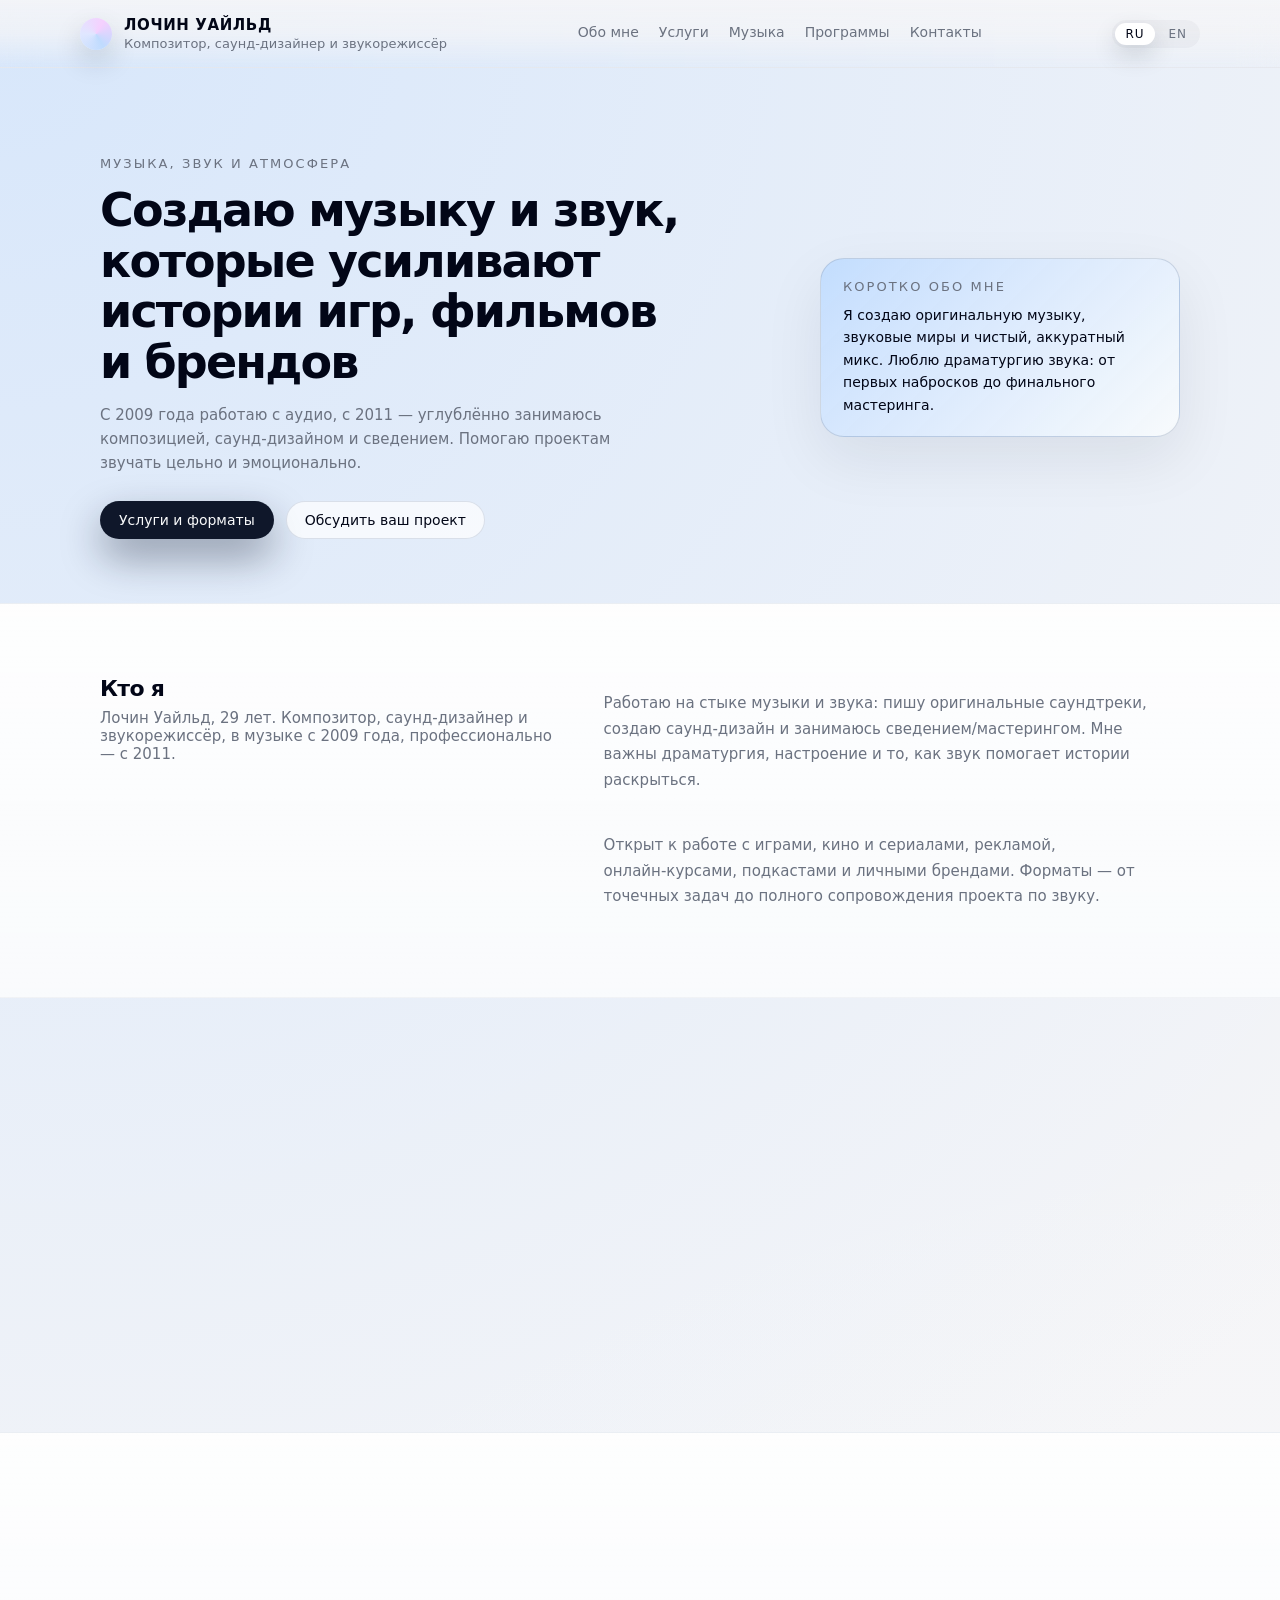
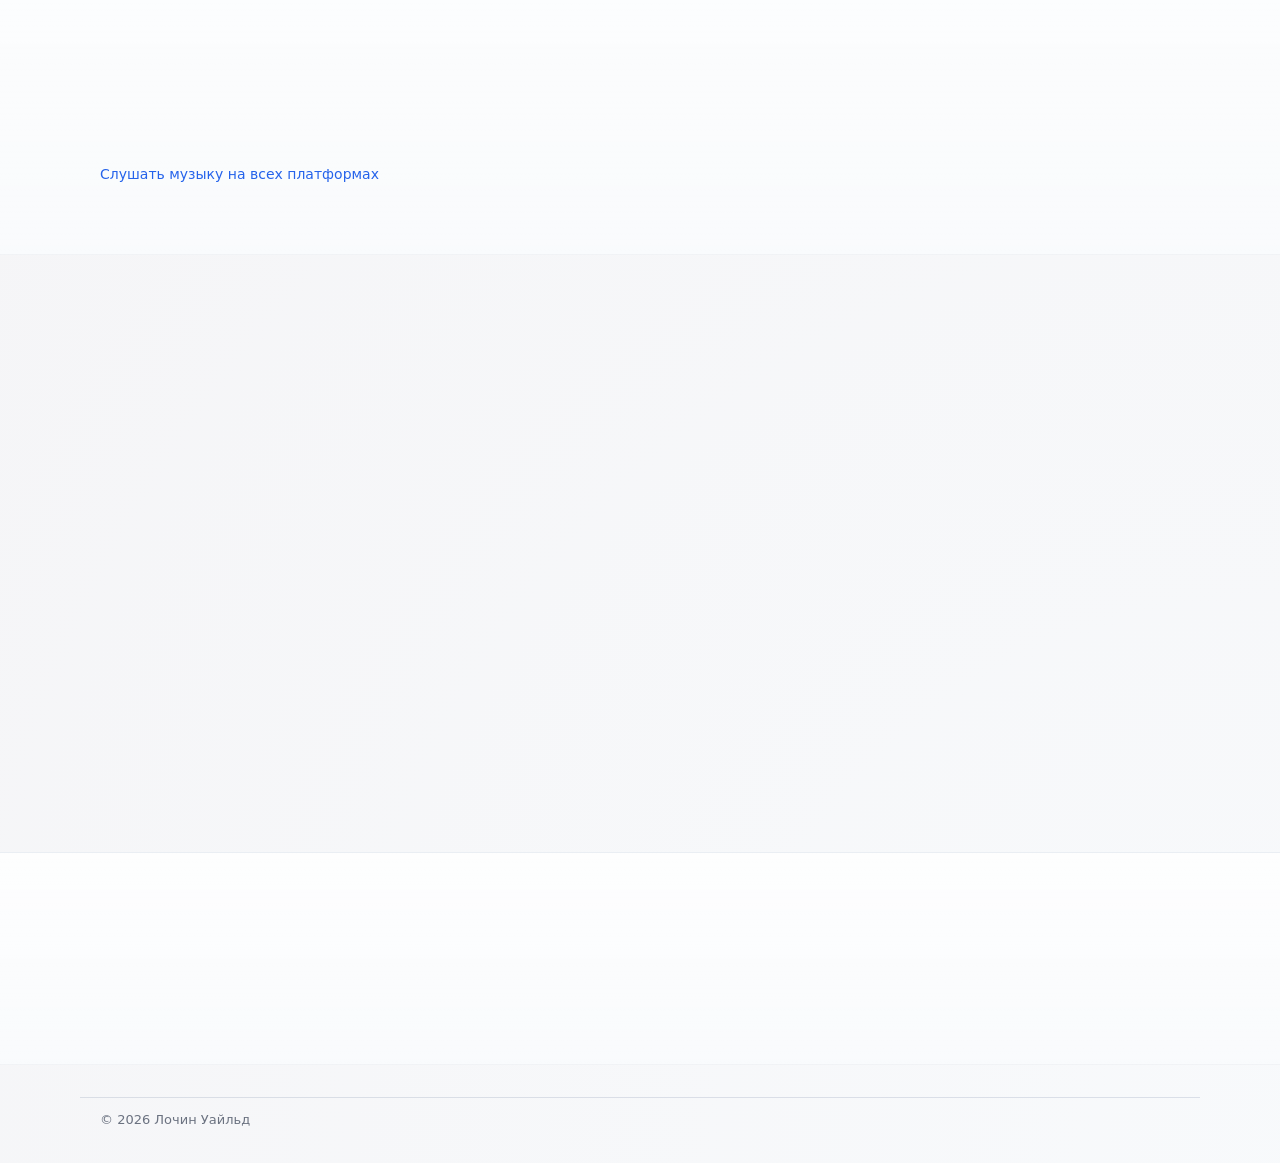
==== commit 9fcd974e: "Play the music on the page, and give English an address of its own Two things a visitor and a crawle" ====
--- a/index.html
+++ b/index.html
@@ -22,12 +22,28 @@
     -->
     <meta
       http-equiv="Content-Security-Policy"
-      content="default-src 'none'; style-src 'self'; script-src 'self'; img-src 'self' data:; font-src 'self'; connect-src 'none'; form-action 'none'; base-uri 'none'"
+      content="default-src 'none'; style-src 'self'; script-src 'self'; img-src 'self' data:; font-src 'self'; connect-src 'none'; frame-src https://w.soundcloud.com; form-action 'none'; base-uri 'none'"
     />
     <meta name="referrer" content="no-referrer" />
 
     <link rel="canonical" href="https://lochin-wilde.github.io/" />
     <meta name="theme-color" content="#f5f5f7" />
+
+    <!--
+      Each language gets its own address, because a search engine indexes URLs.
+      Both versions used to live here and be swapped by script, which meant
+      Google saw one Russian page and the English text was never indexed at all.
+
+      x-default points at the Russian page as the one to serve when no language
+      matches, since that is the audience this site is written for first.
+    -->
+    <link rel="alternate" hreflang="ru" href="https://lochin-wilde.github.io/" />
+    <link rel="alternate" hreflang="en" href="https://lochin-wilde.github.io/en/" />
+    <link
+      rel="alternate"
+      hreflang="x-default"
+      href="https://lochin-wilde.github.io/"
+    />
 
     <!-- Link previews in Telegram, Instagram DMs and messengers, which is how
          this address will actually be passed around. -->
@@ -74,9 +90,14 @@
           <a href="#contacts" data-i18n="navContacts">Контакты</a>
         </nav>
         <div class="header-controls">
+          <!--
+            Real links, not buttons. A crawler follows an href and never a click
+            handler, so the English page was invisible while this was a script
+            that swapped text in place. aria-current marks which one you are on.
+          -->
           <div class="lang-switch">
-            <button class="lang-btn is-active" data-lang="en">EN</button>
-            <button class="lang-btn" data-lang="ru">RU</button>
+            <a class="lang-btn is-active" href="/" hreflang="ru" aria-current="page">RU</a>
+            <a class="lang-btn" href="/en/" hreflang="en">EN</a>
           </div>
           <!-- Shown only on narrow screens, where the nav above collapses.
                Marked up as a real button with aria-expanded so it announces its
@@ -212,27 +233,52 @@
       </section>
 
       <section id="works" class="section section-muted">
-        <div class="container two-column" data-reveal>
-          <div>
+        <div class="container">
+          <div class="section-header" data-reveal>
             <h2 class="section-title" data-i18n="worksTitle">Музыка и релизы</h2>
             <p class="section-lead" data-i18n="worksLead">
-              Выберите удобную платформу и послушайте, как я работаю с
-              настроением и пространством.
-            </p>
-          </div>
-          <div class="section-text">
-            <p>
-              <a
-                href="https://band.link/Lochin"
-                target="_blank"
-                rel="noreferrer"
-                class="btn btn-primary"
-                data-i18n="worksCta"
-              >
-                Слушать музыку на всех платформах
-              </a>
-            </p>
-          </div>
+              Послушайте прямо здесь, как я работаю с настроением и
+              пространством.
+            </p>
+          </div>
+
+          <!--
+            The SoundCloud player is not loaded until someone asks for it.
+
+            An embedded iframe runs SoundCloud's scripts and sets their cookies
+            on every visit, including for readers who never press play — and
+            this page otherwise has no third-party content at all. So what ships
+            is a button; the iframe replaces it on click, which is the moment
+            the visitor has actually chosen to involve SoundCloud.
+
+            It also keeps the page fast: the embed is several hundred kilobytes
+            that most visitors would never use.
+          -->
+          <div class="player" id="player" data-reveal>
+            <button type="button" class="player-facade" id="player-load">
+              <span class="player-play" aria-hidden="true"></span>
+              <span class="player-facade-text">
+                <span class="player-facade-title" data-i18n="playerTitle">
+                  Слушать на SoundCloud
+                </span>
+                <span class="player-facade-note" data-i18n="playerNote">
+                  Плеер загрузится по нажатию — до этого страница не обращается
+                  к SoundCloud.
+                </span>
+              </span>
+            </button>
+          </div>
+
+          <p class="player-alt">
+            <a
+              href="https://band.link/Lochin"
+              target="_blank"
+              rel="noreferrer"
+              data-i18n="worksCta"
+            >
+              Слушать музыку на всех платформах
+            </a>
+          </p>
         </div>
       </section>
 
--- a/styles.css
+++ b/styles.css
@@ -523,6 +523,106 @@
   font-size: 14px;
   line-height: 1.7;
   color: var(--text-muted);
+}
+
+/*
+ * The stand-in shown before the SoundCloud embed loads. Sized close to the
+ * iframe that replaces it, so pressing play does not shove the page down.
+ */
+.player {
+  margin-top: 28px;
+}
+
+.player-facade {
+  display: flex;
+  align-items: center;
+  gap: 18px;
+  width: 100%;
+  min-height: 166px;
+  padding: 22px 26px;
+  border: 1px solid var(--border-subtle);
+  border-radius: var(--radius-lg);
+  background: var(--bg-elevated);
+  box-shadow: var(--shadow-soft);
+  cursor: pointer;
+  text-align: left;
+  font: inherit;
+  color: inherit;
+  transition:
+    transform 0.23s cubic-bezier(0.19, 1, 0.22, 1),
+    box-shadow 0.23s cubic-bezier(0.19, 1, 0.22, 1),
+    border-color 0.23s ease;
+}
+
+.player-facade:hover {
+  transform: translateY(-3px);
+  box-shadow: 0 26px 60px rgba(15, 23, 42, 0.18);
+  border-color: rgba(148, 163, 184, 0.5);
+}
+
+.player-play {
+  flex: 0 0 auto;
+  width: 56px;
+  height: 56px;
+  border-radius: 50%;
+  background: var(--accent);
+  position: relative;
+}
+
+/* A border triangle rather than an image: no request, sharp at any zoom. */
+.player-play::after {
+  content: "";
+  position: absolute;
+  top: 50%;
+  left: 52%;
+  transform: translate(-50%, -50%);
+  border-style: solid;
+  border-width: 10px 0 10px 16px;
+  border-color: transparent transparent transparent #fff;
+}
+
+.player-facade-text {
+  display: flex;
+  flex-direction: column;
+  gap: 6px;
+}
+
+.player-facade-title {
+  font-size: 17px;
+  font-weight: 600;
+  letter-spacing: -0.01em;
+}
+
+.player-facade-note {
+  font-size: 13px;
+  line-height: 1.6;
+  color: var(--text-muted);
+  max-width: 46ch;
+}
+
+.player iframe {
+  display: block;
+  width: 100%;
+  height: 166px;
+  border: 1px solid var(--border-subtle);
+  border-radius: var(--radius-lg);
+  background: var(--bg-elevated);
+}
+
+.player-alt {
+  margin: 16px 0 0;
+  font-size: 14px;
+}
+
+.player-alt a {
+  color: var(--accent);
+  text-decoration: none;
+  border-bottom: 1px solid transparent;
+  transition: border-color 0.2s ease;
+}
+
+.player-alt a:hover {
+  border-bottom-color: var(--accent);
 }
 
 .project-card {
